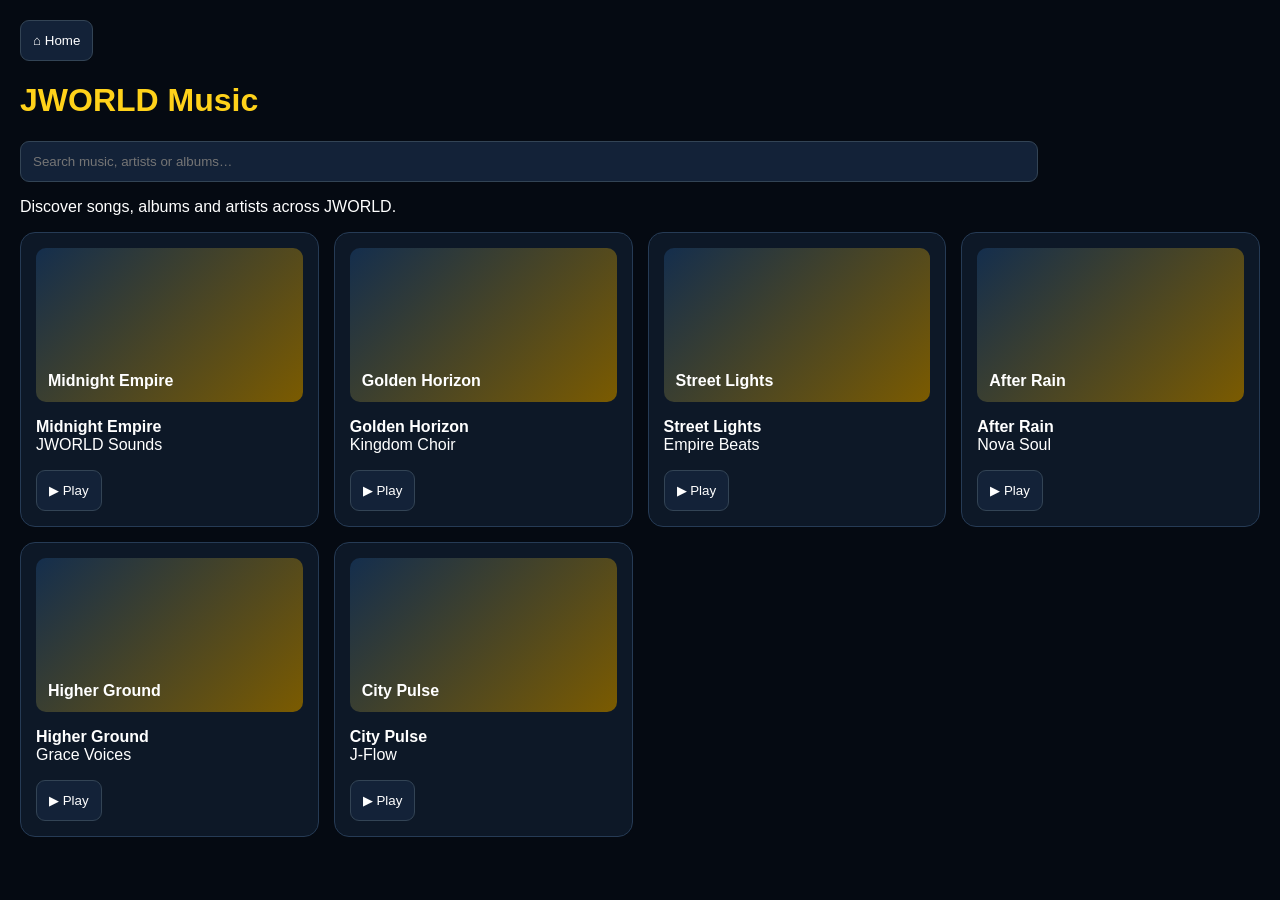
==== sections/music.html @ 0f7376a5 "Add files via upload" ====
<!doctype html><html><head><meta charset="utf-8"><meta name="viewport" content="width=device-width,initial-scale=1"><title>JWORLD Music</title><style>body{margin:0;background:#050a12;color:white;font-family:Arial;padding:20px}button,input{padding:12px;border-radius:9px;border:1px solid #345;background:#132238;color:white}h1{color:#ffd21a}.grid{display:grid;grid-template-columns:repeat(4,1fr);gap:15px}.card{padding:15px;background:#0d1827;border:1px solid #263b55;border-radius:15px}.cover{height:130px;background:linear-gradient(135deg,#142e4d,#7b5b00);border-radius:10px;padding:12px;display:flex;align-items:end;font-weight:bold}@media(max-width:700px){.grid{grid-template-columns:repeat(2,1fr)}} </style></head><body><button onclick="location.href='../index.html'">⌂ Home</button><h1>JWORLD Music</h1><input id="q" placeholder="Search music, artists or albums…" style="width:80%"><p>Discover songs, albums and artists across JWORLD.</p><div class="grid" id="g"></div><script>const a=[['Midnight Empire','JWORLD Sounds'],['Golden Horizon','Kingdom Choir'],['Street Lights','Empire Beats'],['After Rain','Nova Soul'],['Higher Ground','Grace Voices'],['City Pulse','J-Flow']];function r(x){g.innerHTML=x.map(s=>`<div class="card"><div class="cover">${s[0]}</div><p><b>${s[0]}</b><br>${s[1]}</p><button onclick="alert('Music player ready for '+s[0])">▶ Play</button></div>`).join('')}r(a);q.oninput=()=>r(a.filter(s=>(s[0]+' '+s[1]).toLowerCase().includes(q.value.toLowerCase())))</script></body></html>
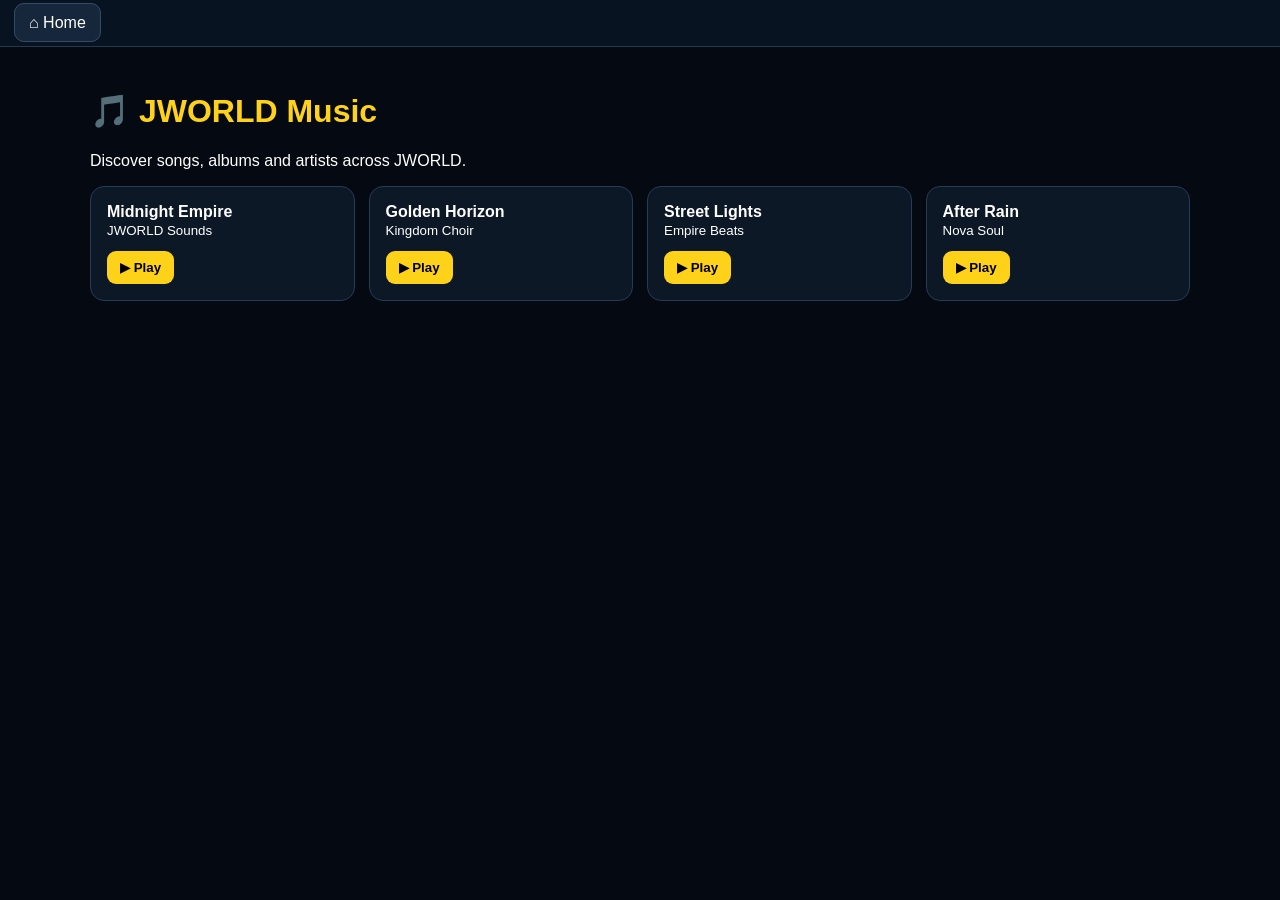
==== commit 19d85ba9: "Add files via upload" ====
--- a/sections/music.html
+++ b/sections/music.html
@@ -1 +1,21 @@
-<!doctype html><html><head><meta charset="utf-8"><meta name="viewport" content="width=device-width,initial-scale=1"><title>JWORLD Music</title><style>body{margin:0;background:#050a12;color:white;font-family:Arial;padding:20px}button,input{padding:12px;border-radius:9px;border:1px solid #345;background:#132238;color:white}h1{color:#ffd21a}.grid{display:grid;grid-template-columns:repeat(4,1fr);gap:15px}.card{padding:15px;background:#0d1827;border:1px solid #263b55;border-radius:15px}.cover{height:130px;background:linear-gradient(135deg,#142e4d,#7b5b00);border-radius:10px;padding:12px;display:flex;align-items:end;font-weight:bold}@media(max-width:700px){.grid{grid-template-columns:repeat(2,1fr)}} </style></head><body><button onclick="location.href='../index.html'">⌂ Home</button><h1>JWORLD Music</h1><input id="q" placeholder="Search music, artists or albums…" style="width:80%"><p>Discover songs, albums and artists across JWORLD.</p><div class="grid" id="g"></div><script>const a=[['Midnight Empire','JWORLD Sounds'],['Golden Horizon','Kingdom Choir'],['Street Lights','Empire Beats'],['After Rain','Nova Soul'],['Higher Ground','Grace Voices'],['City Pulse','J-Flow']];function r(x){g.innerHTML=x.map(s=>`<div class="card"><div class="cover">${s[0]}</div><p><b>${s[0]}</b><br>${s[1]}</p><button onclick="alert('Music player ready for '+s[0])">▶ Play</button></div>`).join('')}r(a);q.oninput=()=>r(a.filter(s=>(s[0]+' '+s[1]).toLowerCase().includes(q.value.toLowerCase())))</script></body></html>+<!doctype html>
+<html lang="en"><head><meta charset="utf-8">
+<meta name="viewport" content="width=device-width,initial-scale=1">
+<title>JWORLD Music</title>
+<style>
+body{margin:0;background:#050a12;color:white;font:16px Arial}
+header{padding:14px;background:#081321;border-bottom:1px solid #26384d}
+a,button{cursor:pointer}.home{color:white;text-decoration:none;background:#16263b;padding:10px 14px;border:1px solid #344b66;border-radius:10px}
+main{padding:24px;max-width:1100px;margin:auto}h1{color:#ffd21a}
+.grid{display:grid;grid-template-columns:repeat(4,1fr);gap:14px}.card{background:#0d1827;border:1px solid #263b55;border-radius:14px;padding:16px}
+.play{margin-top:12px;background:#ffd21a;border:0;border-radius:9px;padding:9px 13px;font-weight:bold}
+@media(max-width:700px){.grid{grid-template-columns:repeat(2,1fr)}}
+</style></head>
+<body><header><a class="home" href="../index.html">⌂ Home</a></header>
+<main><h1>🎵 JWORLD Music</h1><p>Discover songs, albums and artists across JWORLD.</p>
+<div class="grid">
+<div class="card"><b>Midnight Empire</b><br><small>JWORLD Sounds</small><br><button class="play">▶ Play</button></div>
+<div class="card"><b>Golden Horizon</b><br><small>Kingdom Choir</small><br><button class="play">▶ Play</button></div>
+<div class="card"><b>Street Lights</b><br><small>Empire Beats</small><br><button class="play">▶ Play</button></div>
+<div class="card"><b>After Rain</b><br><small>Nova Soul</small><br><button class="play">▶ Play</button></div>
+</div></main></body></html>
